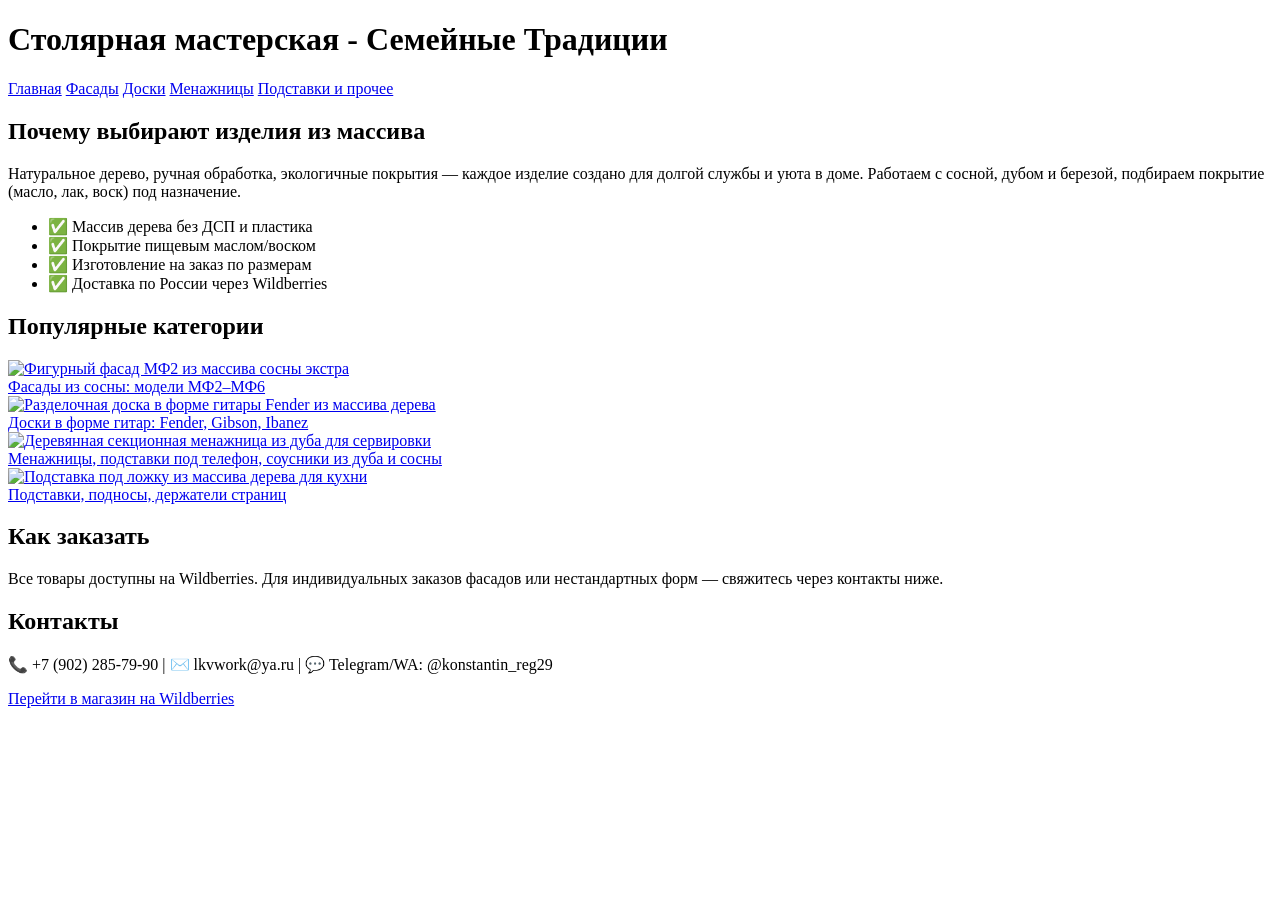
==== index.html @ e9a50a4f "Add files via upload" ====
<!DOCTYPE html>
<html lang="ru">
  <head>
    <meta charset="UTF-8" />
    <meta name="viewport" content="width=device-width, initial-scale=1.0"/>
    <title>Изделия из массива дерева: фасады и кухонные аксессуары ручной работы</title>
    <meta name="description" content="Фасады из сосны экстра, разделочные доски, менажницы из дуба, подставки и аксессуары из натурального дерева ручной работы. Купить на Wildberries с доставкой по России."/>
    <link rel="stylesheet" href="css/style.css"/>
  </head>
  <body>
    <header>
      <h1>Столярная мастерская - Семейные Традиции</h1>
      <nav>
        <a href="index.html">Главная</a>
        <a href="facades.html">Фасады</a>
        <a href="boards-guitars.html">Доски</a>
        <a href="menages-accessories.html">Менажницы</a>
        <a href="stands-misc.html">Подставки и прочее</a>
      </nav>
    </header>

    <main class="container">
      <section>
        <h2>Почему выбирают изделия из массива</h2>
        <p>Натуральное дерево, ручная обработка, экологичные покрытия — каждое изделие создано для долгой службы и уюта в доме. Работаем с сосной, дубом и березой, подбираем покрытие (масло, лак, воск) под назначение.</p>
        <ul>
          <li>✅ Массив дерева без ДСП и пластика</li>
          <li>✅ Покрытие пищевым маслом/воском</li>
          <li>✅ Изготовление на заказ по размерам</li>
          <li>✅ Доставка по России через Wildberries</li>
        </ul>
      </section>

      <section>
        <h2>Популярные категории</h2>
        <div class="gallery">
          <a href="facades.html" class="gallery-item">
            <img src="img/fasad-mf2.jpg" alt="Фигурный фасад МФ2 из массива сосны экстра">
            <div class="gallery-caption">Фасады из сосны: модели МФ2–МФ6</div>
          </a>
          <a href="boards-guitars.html" class="gallery-item">
            <img src="img/doska-fender.jpg" alt="Разделочная доска в форме гитары Fender из массива дерева">
            <div class="gallery-caption">Доски в форме гитар: Fender, Gibson, Ibanez</div>
          </a>
          <a href="menages-accessories.html" class="gallery-item">
            <img src="img/menazhnica-dub.jpg" alt="Деревянная секционная менажница из дуба для сервировки">
            <div class="gallery-caption">Менажницы, подставки под телефон, соусники из дуба и сосны</div>
          </a>
          <a href="stands-misc.html" class="gallery-item">
            <img src="img/lojka-dub.jpg" alt="Подставка под ложку из массива дерева для кухни">
            <div class="gallery-caption">Подставки, подносы, держатели страниц</div>
          </a>
        </div>
      </section>

      <section>
        <h2>Как заказать</h2>
        <p>Все товары доступны на Wildberries. Для индивидуальных заказов фасадов или нестандартных форм — свяжитесь через контакты ниже.</p>
      </section>

      <section>
        <h2>Контакты</h2>
        <p>📞 +7 (902) 285-79-90 | ✉️ lkvwork@ya.ru | 💬 Telegram/WA: @konstantin_reg29</p>
        <a href="https://www.wildberries.ru/seller/250089294" class="btn-wb" target="_blank" rel="noopener">Перейти в магазин на Wildberries</a>
      </section>
    </main>
  </body>
</html>
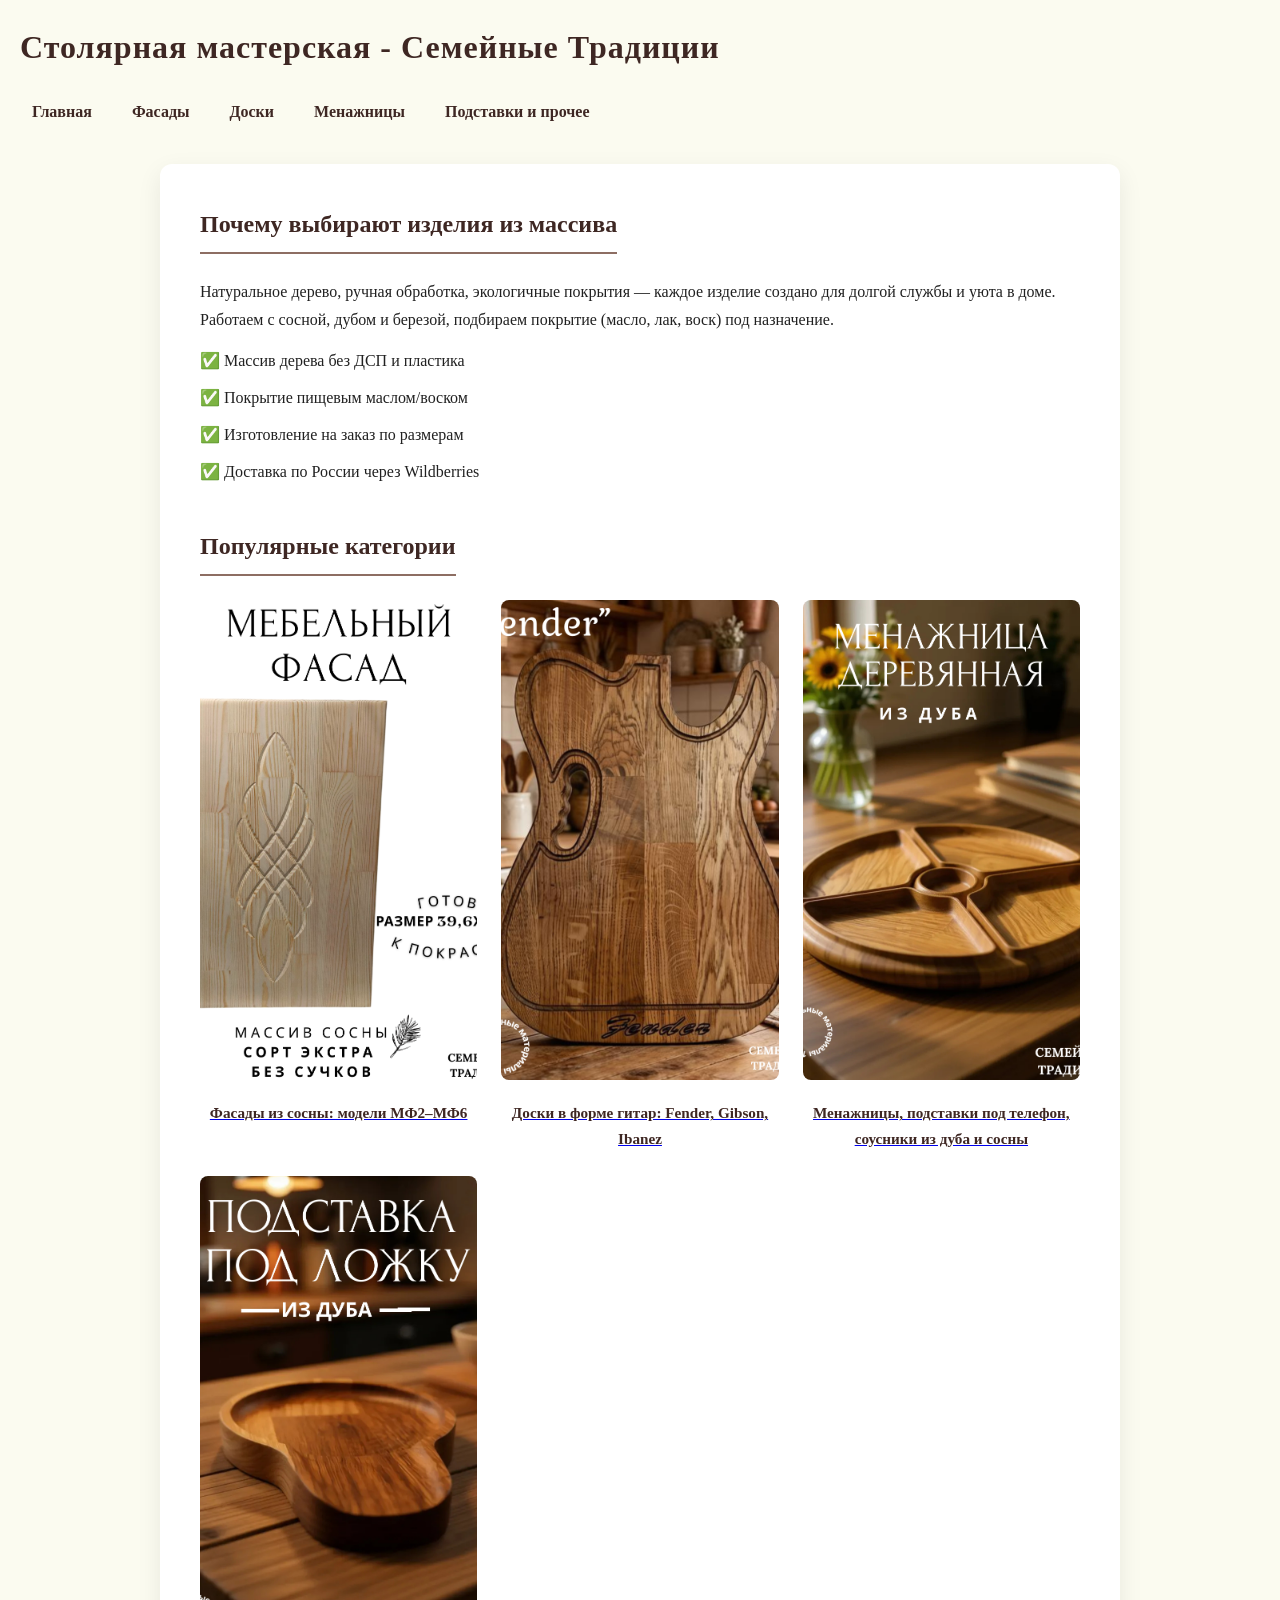
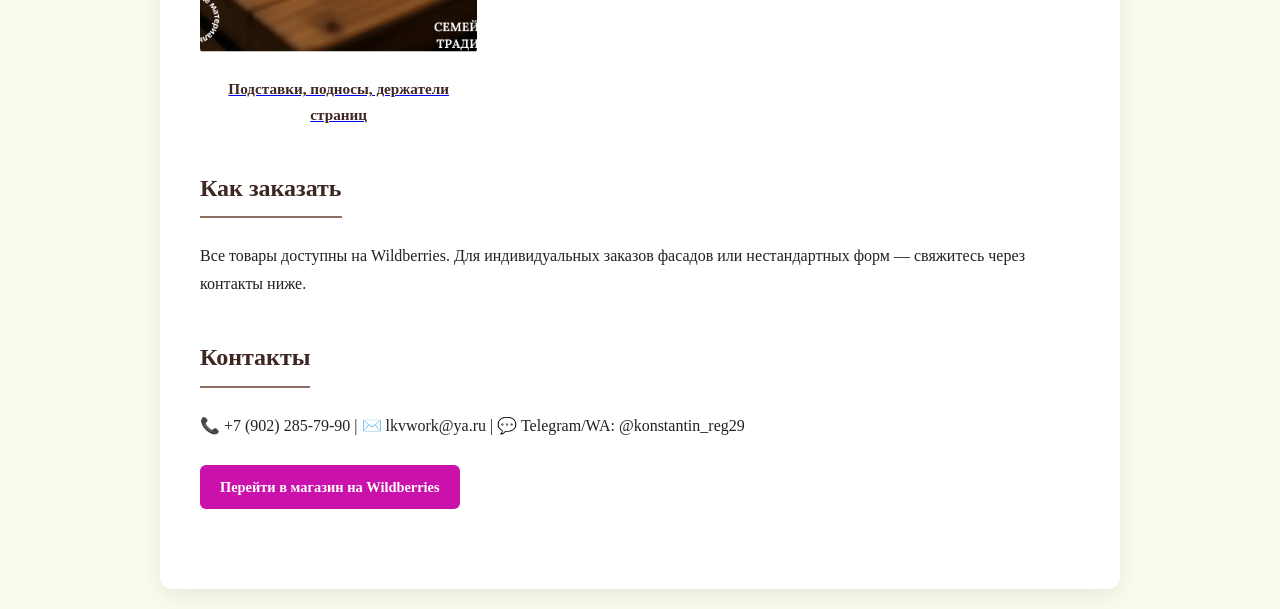
==== commit 0811a846: "Update index.html" ====
--- a/index.html
+++ b/index.html
@@ -6,6 +6,7 @@
     <title>Изделия из массива дерева: фасады и кухонные аксессуары ручной работы</title>
     <meta name="description" content="Фасады из сосны экстра, разделочные доски, менажницы из дуба, подставки и аксессуары из натурального дерева ручной работы. Купить на Wildberries с доставкой по России."/>
     <link rel="stylesheet" href="css/style.css"/>
+     <link rel="icon" href="https://semeynye-traditsii.ru/favicon.jpg" type="image/jpeg">
   </head>
   <body>
     <header>
--- a/css/style.css
+++ b/css/style.css
@@ -0,0 +1,147 @@
+:root {
+  --primary: #3e2723;       /* тёмно-коричневый */
+  --accent: #8d6e63;        /* тёплый серо-коричневый */
+  --bg: #fbfbf0;            /* почти белый фон страницы */
+  --card: #ffffff;          /* белый фон контейнера */
+  --text: #212121;          /* тёмный текст */
+  --wb-color: #cb11ab;      /* цвет Wildberries */
+  --wb-hover: #a80c8d;
+}
+
+* { box-sizing: border-box; margin: 0; padding: 0; }
+
+body {
+  font-family: Georgia, "Times New Roman", serif;
+  background-color: var(--bg);
+  color: var(--text);
+  line-height: 1.7;
+  padding: 20px;
+}
+
+.container {
+  max-width: 960px;
+  margin: 0 auto;
+  background: var(--card);
+  padding: 40px;
+  border-radius: 12px;
+  box-shadow: 0 8px 24px rgba(0,0,0,0.08);
+}
+
+/* Header & Nav */
+header {
+  margin-bottom: 30px;
+}
+
+header h1 {
+  color: var(--primary);
+  letter-spacing: 1px;
+  margin-bottom: 16px;
+}
+
+nav {
+  display: flex;
+  flex-wrap: wrap;
+  gap: 16px;
+}
+
+nav a {
+  text-decoration: none;
+  color: var(--primary);
+  font-weight: 600;
+  padding: 8px 12px;
+  border-radius: 6px;
+  transition: background 0.2s, color 0.2s;
+}
+
+nav a:hover, nav a[style*="bold"] {
+  background: var(--accent);
+  color: white;
+}
+
+/* Sections */
+section { margin-bottom: 40px; }
+h2 {
+  color: var(--primary);
+  font-size: 1.5rem;
+  border-bottom: 2px solid var(--accent);
+  display: inline-block;
+  padding-bottom: 8px;
+  margin-bottom: 24px;
+}
+h3 {
+  color: var(--primary);
+  font-size: 1.2rem;
+  margin-top: 28px;
+  margin-bottom: 16px;
+}
+p { margin-bottom: 14px; }
+ul { list-style: none; }
+li { margin-bottom: 10px; display: flex; align-items: center; gap: 10px; }
+
+/* Gallery Grid */
+.gallery {
+  display: grid;
+  grid-template-columns: repeat(auto-fit, minmax(220px, 1fr));
+  gap: 24px;
+}
+
+.gallery-item {
+  display: flex;
+  flex-direction: column;
+  align-items: center;
+  text-align: center;
+}
+
+.gallery-item img {
+  width: 100%;
+  height: 480px;
+  object-fit: cover;
+  border-radius: 8px;
+  background: #f0f0f0;
+  margin-bottom: 12px;
+}
+
+.gallery-caption {
+  margin-top: 8px;
+  font-weight: 600;
+  color: var(--primary);
+  font-size: 0.95rem;
+}
+
+/* Buttons */
+.btn-wb {
+  display: inline-block;
+  background-color: var(--wb-color);
+  color: white;
+  padding: 10px 20px;
+  text-decoration: none;
+  border-radius: 6px;
+  font-weight: 600;
+  font-size: 0.9rem;
+  margin-top: 12px;
+  transition: background 0.3s ease;
+}
+.btn-wb:hover { background-color: var(--wb-hover); }
+
+/* Footer / Contacts */
+.contacts p { margin-bottom: 8px; }
+.btn-primary {
+  display: inline-block;
+  background-color: var(--primary);
+  color: white;
+  padding: 12px 24px;
+  text-decoration: none;
+  border-radius: 6px;
+  font-weight: 600;
+  margin-right: 10px;
+  margin-top: 16px;
+  transition: background 0.3s;
+}
+.btn-primary:hover { background-color: #261a16; }
+
+/* Responsive */
+@media (max-width: 768px) {
+  .container { padding: 20px; }
+  header h1 { font-size: 1.3rem; }
+  nav { flex-direction: column; }
+}
